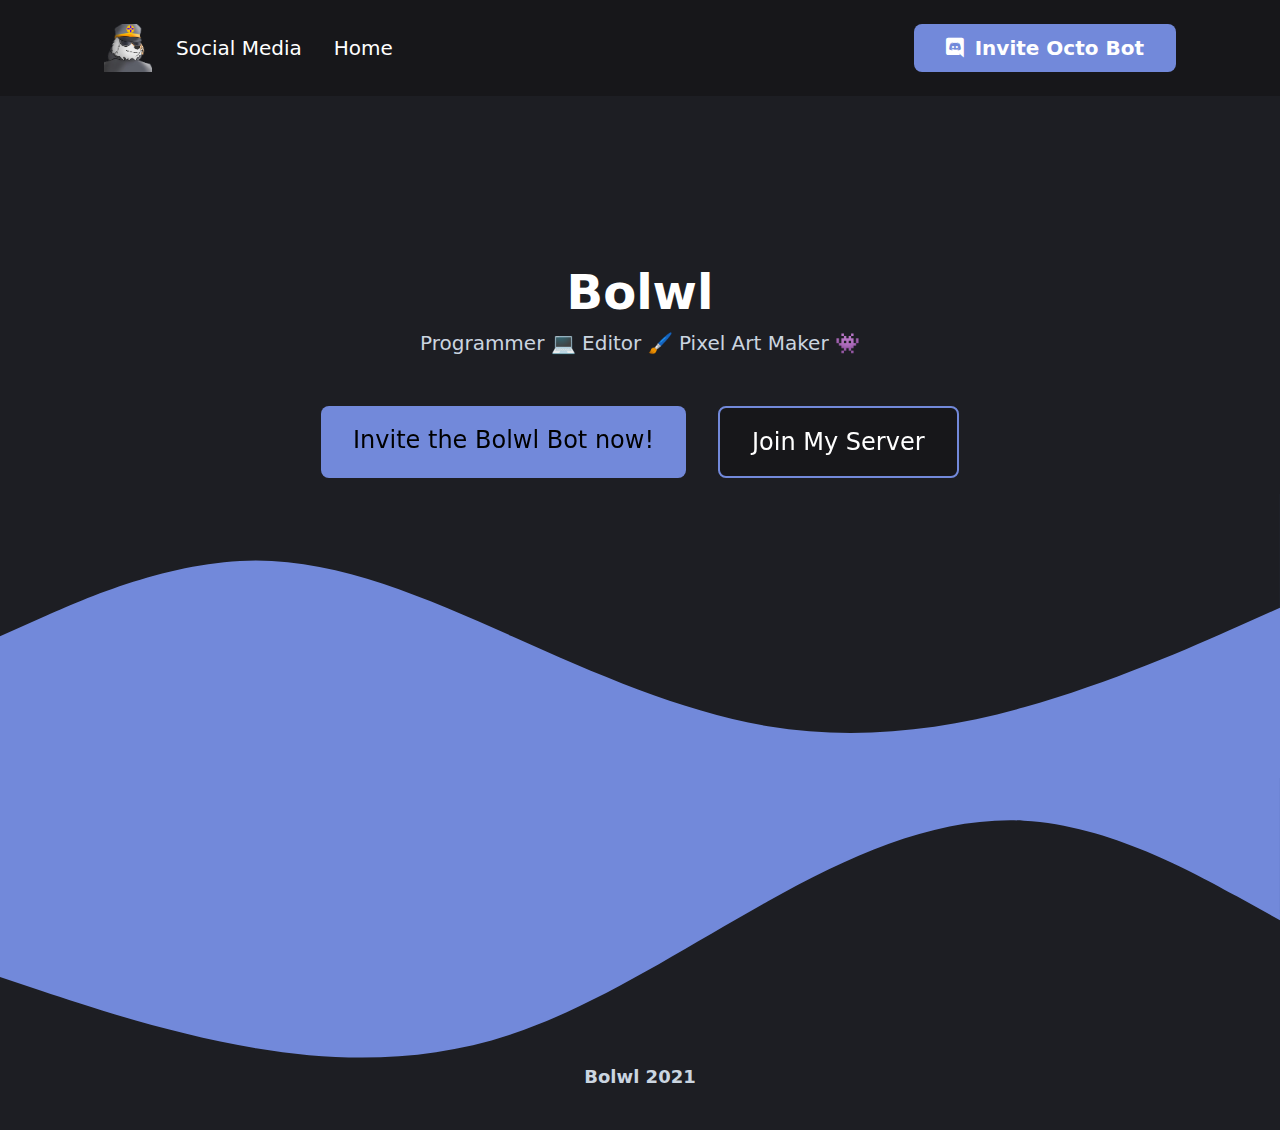
==== index.html @ cf244f4b "Update index.html" ====
<!doctype html>

<html lang="en">

<head>
  <meta charset="utf-8">
  <meta name="viewport" content="width=device-width, initial-scale=1.0">
  <link rel="icon" href="images/bolwlnobg.png" type="image/png" sizes="16x16">

  <!-- Montserrat Google Font -->
  <link href="https://fonts.googleapis.com/css2?family=Montserrat:wght@900&display=swap" rel="stylesheet">

  <!-- Changes this to your bot's name -->
  <title>Bolwl</title>

  <!-- Change the content attribute's value to your bot's description -->
  <meta name="description" content="Website of Bolwl">

  <!-- Change the content attribute's value to your name -->
  <meta name="author" content="Bolwl">

  <link rel="stylesheet" href="styles/theTrendingStyle.css">
  <link rel="stylesheet" href="styles/index.css">
  <link rel="stylesheet" href="styles/css/all.css" />

</head>

<body class="bg-shinyGray overflow-x-hidden">
  <nav id="navigationBar" class="flex flex-row items-center justify-between p-6 bg-sweetBlack">
    <div class="left flex flex-row items-center ml-10 md:ml-20 text-white">
      <img src="images/bolwlnobg.png" width="48px" height="48px" class="mr-2 hidden md:inline pointer-events-none noselect" />
      <a href="social" class="mx-4 text-xl hover:text-blurple">Social Media</a>
      <a href="" class="mx-4 text-xl hover:text-blurple">Home</a>
    </div>
    <div class="right mr-10 md:mr-20">
      <a href="https://octobot.ml" target="_blank" class="px-8 py-3 whitespace-no-wrap bg-blurple text-white rounded-lg text-xl font-semibold hover:bg-beautyPurple"><i class="fab fa-discord mr-1"></i> Invite Octo Bot</a>
    </div>
  </nav>
  <div id="container" class="flex flex-col items-center justify-center">
    <div class="flex flex-col items-center justify-center pt-40 text-center">
      <span class="text-2xl md:text-5xl font-semibold text-white">Bolwl</span>
      <span class="text-gray-400 text-lg md:text-xl max-w-xl font-light">Programmer 💻 Editor 🖌️ Pixel Art Maker 👾</span>
      <div class="flex flex-col md:flex-row mt-8">
        <a href="https://discord.com/api/oauth2/authorize?client_id=834029515138793492&permissions=8&scope=bot" target="_blank" class="text-2xl hvr-grow bg-blurple p-4 md:px-8 mx-4 my-4 rounded-lg">Invite the Bolwl Bot now!</a>
        <a href="./discord" target="_blank" class="text-2xl hvr-grow text-white bg-sweetBlack p-4 md:px-8 mx-4 my-4 rounded-lg border-blurple border-2">Join My Server</a>
      </div>
    </div>
    <svg class="bg-blurple" xmlns="http://www.w3.org/2000/svg" viewBox="0 0 1440 320"><path fill="#1D1E23" fill-opacity="1" d="M0,160L48,138.7C96,117,192,75,288,74.7C384,75,480,117,576,160C672,203,768,245,864,261.3C960,277,1056,267,1152,240C1248,213,1344,171,1392,149.3L1440,128L1440,0L1392,0C1344,0,1248,0,1152,0C1056,0,960,0,864,0C768,0,672,0,576,0C480,0,384,0,288,0C192,0,96,0,48,0L0,0Z"></path></svg>
    <div class="flex flex-col md:flex-row items-center justify-center w-full bg-blurple">
      
    </div>
    <svg xmlns="http://www.w3.org/2000/svg" viewBox="0 0 1440 320"><path fill="#7289DA" fill-opacity="1" d="M0,224L48,240C96,256,192,288,288,304C384,320,480,320,576,288C672,256,768,192,864,138.7C960,85,1056,43,1152,48C1248,53,1344,107,1392,133.3L1440,160L1440,0L1392,0C1344,0,1248,0,1152,0C1056,0,960,0,864,0C768,0,672,0,576,0C480,0,384,0,288,0C192,0,96,0,48,0L0,0Z"></path></svg>
    <div class="flex flex-row items-center justify-center mb-10">
      <!--span class="text-lg text-gray-400 font-semibold">Copyright © Bolwl 2021</span-->
      <span class="text-lg text-gray-400 font-semibold">Bolwl 2021</span>
    </div>
  </div>

</body>

</html>
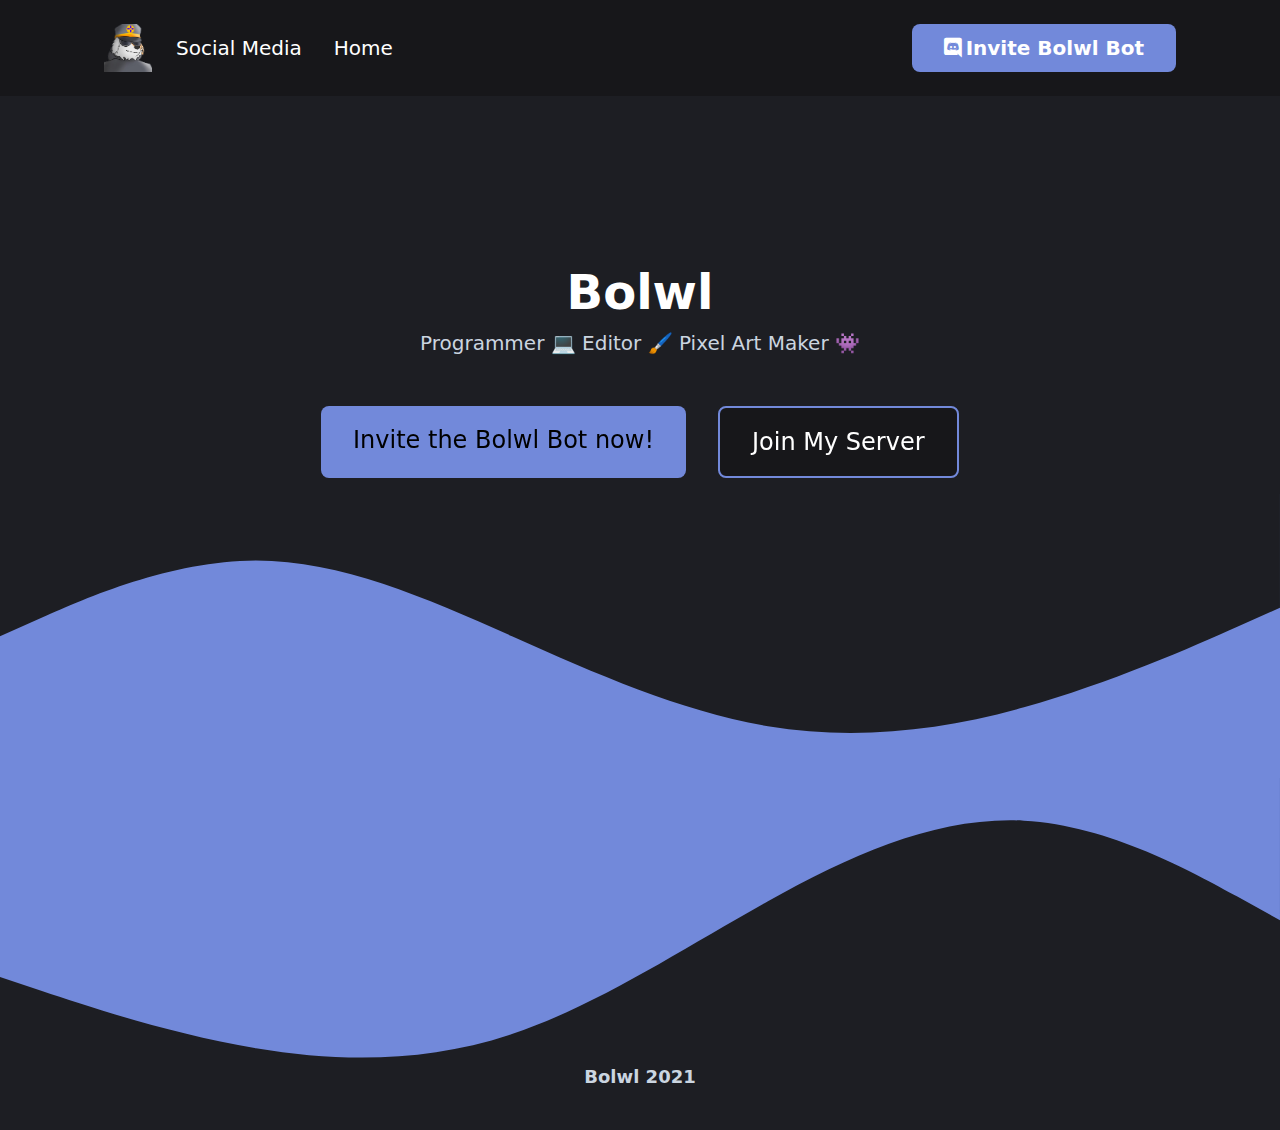
==== commit 2b9ba968: "Update index.html" ====
--- a/index.html
+++ b/index.html
@@ -33,7 +33,7 @@
       <a href="" class="mx-4 text-xl hover:text-blurple">Home</a>
     </div>
     <div class="right mr-10 md:mr-20">
-      <a href="https://octobot.ml" target="_blank" class="px-8 py-3 whitespace-no-wrap bg-blurple text-white rounded-lg text-xl font-semibold hover:bg-beautyPurple"><i class="fab fa-discord mr-1"></i> Invite Octo Bot</a>
+      <a href="./bolwlbot" target="_blank" class="px-8 py-3 whitespace-no-wrap bg-blurple text-white rounded-lg text-xl font-semibold hover:bg-beautyPurple"><i class="fab fa-discord mr-1"></i>Invite Bolwl Bot</a>
     </div>
   </nav>
   <div id="container" class="flex flex-col items-center justify-center">
@@ -41,7 +41,7 @@
       <span class="text-2xl md:text-5xl font-semibold text-white">Bolwl</span>
       <span class="text-gray-400 text-lg md:text-xl max-w-xl font-light">Programmer 💻 Editor 🖌️ Pixel Art Maker 👾</span>
       <div class="flex flex-col md:flex-row mt-8">
-        <a href="https://discord.com/api/oauth2/authorize?client_id=834029515138793492&permissions=8&scope=bot" target="_blank" class="text-2xl hvr-grow bg-blurple p-4 md:px-8 mx-4 my-4 rounded-lg">Invite the Bolwl Bot now!</a>
+        <a href="./bolwlbot" target="_blank" class="text-2xl hvr-grow bg-blurple p-4 md:px-8 mx-4 my-4 rounded-lg">Invite the Bolwl Bot now!</a>
         <a href="./discord" target="_blank" class="text-2xl hvr-grow text-white bg-sweetBlack p-4 md:px-8 mx-4 my-4 rounded-lg border-blurple border-2">Join My Server</a>
       </div>
     </div>
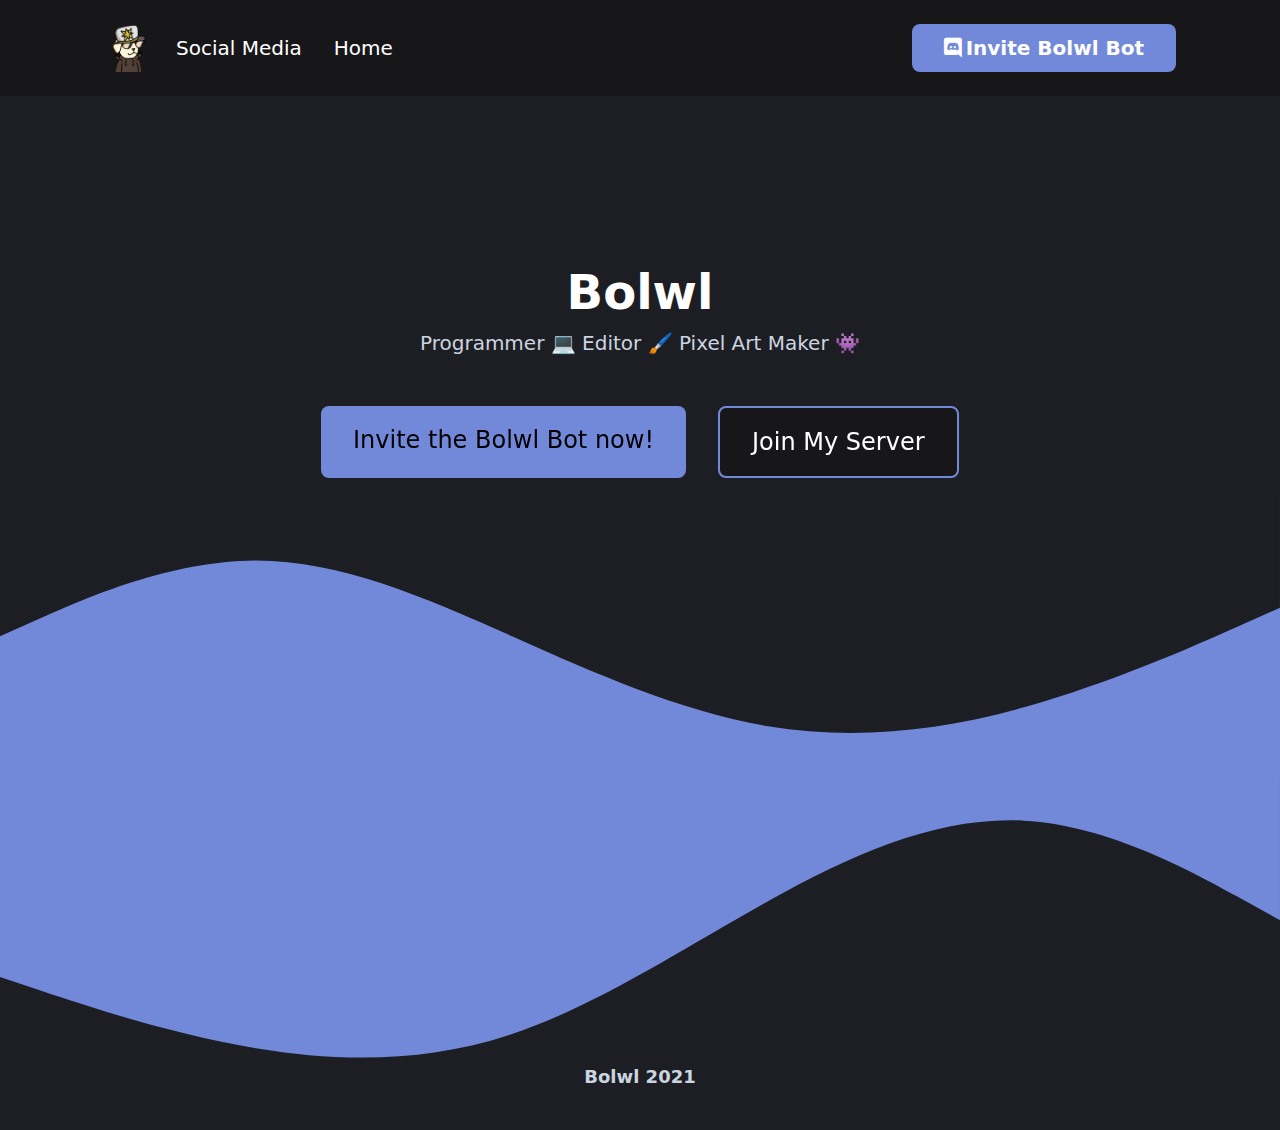
==== commit 224e5865: "Update index.html" ====
--- a/index.html
+++ b/index.html
@@ -5,7 +5,7 @@
 <head>
   <meta charset="utf-8">
   <meta name="viewport" content="width=device-width, initial-scale=1.0">
-  <link rel="icon" href="images/bolwlnobg.png" type="image/png" sizes="16x16">
+  <link rel="icon" href="images/nftbolwlnobg.png" type="image/png" sizes="16x16">
 
   <!-- Montserrat Google Font -->
   <link href="https://fonts.googleapis.com/css2?family=Montserrat:wght@900&display=swap" rel="stylesheet">
@@ -28,7 +28,7 @@
 <body class="bg-shinyGray overflow-x-hidden">
   <nav id="navigationBar" class="flex flex-row items-center justify-between p-6 bg-sweetBlack">
     <div class="left flex flex-row items-center ml-10 md:ml-20 text-white">
-      <img src="images/bolwlnobg.png" width="48px" height="48px" class="mr-2 hidden md:inline pointer-events-none noselect" />
+      <img src="images/nftbolwlnobg.png" width="48px" height="48px" class="mr-2 hidden md:inline pointer-events-none noselect" />
       <a href="social" class="mx-4 text-xl hover:text-blurple">Social Media</a>
       <a href="" class="mx-4 text-xl hover:text-blurple">Home</a>
     </div>
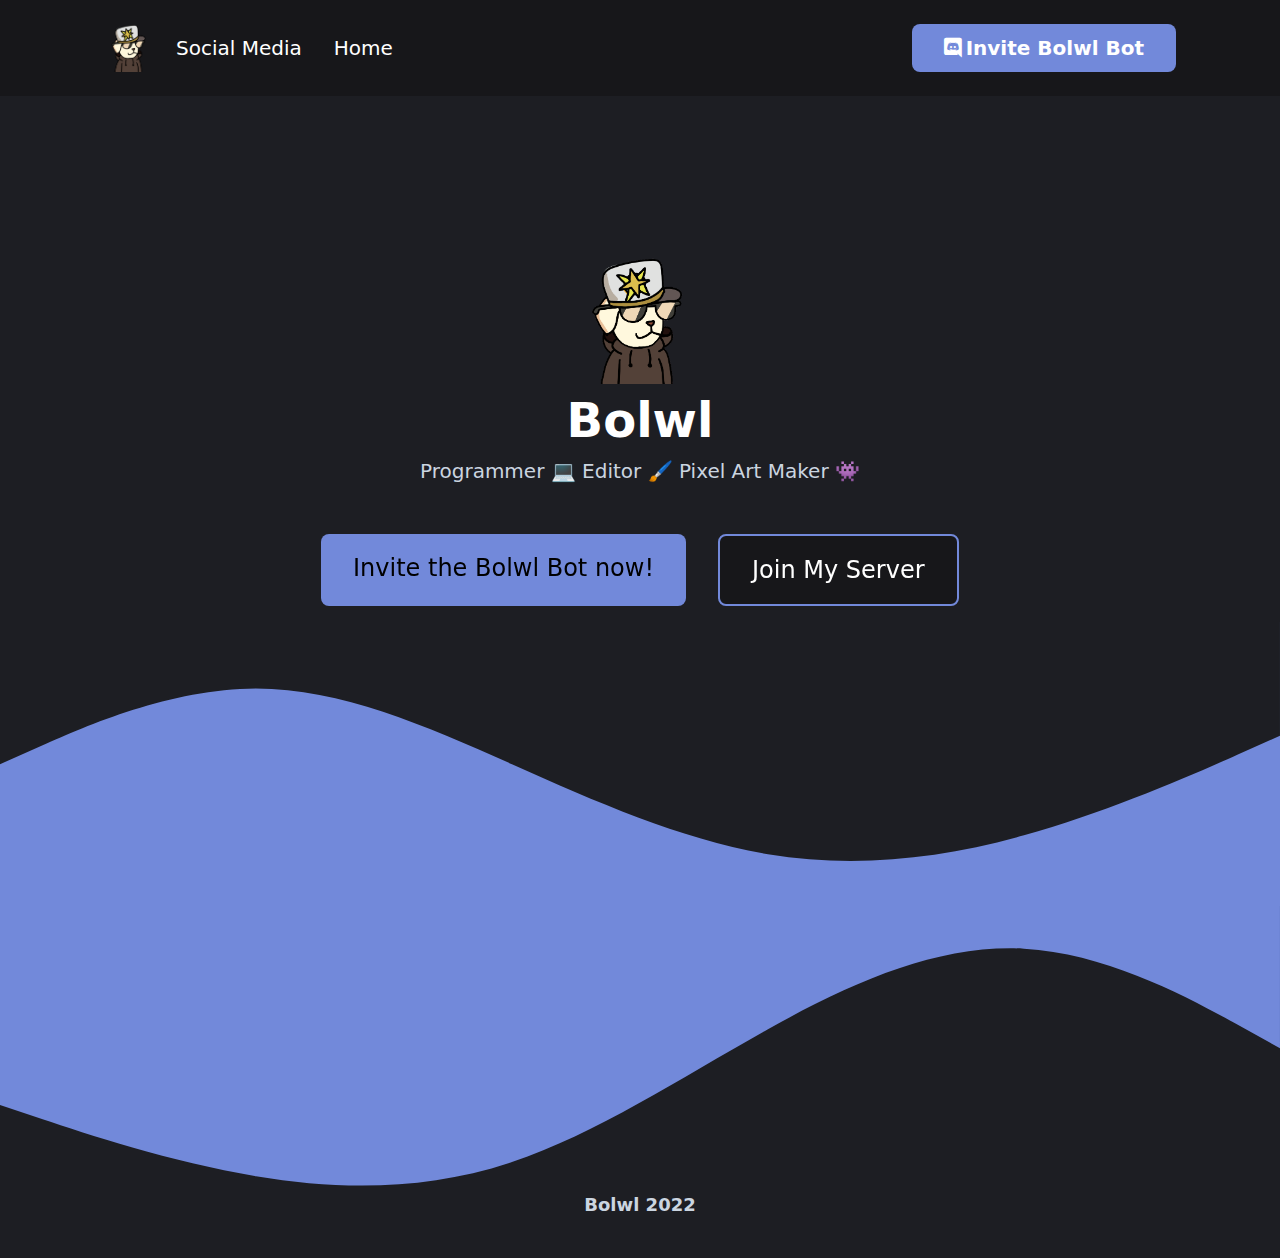
==== commit afc578cd: "Update index.html" ====
--- a/index.html
+++ b/index.html
@@ -38,6 +38,7 @@
   </nav>
   <div id="container" class="flex flex-col items-center justify-center">
     <div class="flex flex-col items-center justify-center pt-40 text-center">
+      <span class="text-2xl md:text-5xl font-semibold text-white"><img src="images/nftbolwlnobg.png" width="128px" height="128px" class="mr-2 hidden md:inline pointer-events-none noselect" /></span>
       <span class="text-2xl md:text-5xl font-semibold text-white">Bolwl</span>
       <span class="text-gray-400 text-lg md:text-xl max-w-xl font-light">Programmer 💻 Editor 🖌️ Pixel Art Maker 👾</span>
       <div class="flex flex-col md:flex-row mt-8">
@@ -51,8 +52,8 @@
     </div>
     <svg xmlns="http://www.w3.org/2000/svg" viewBox="0 0 1440 320"><path fill="#7289DA" fill-opacity="1" d="M0,224L48,240C96,256,192,288,288,304C384,320,480,320,576,288C672,256,768,192,864,138.7C960,85,1056,43,1152,48C1248,53,1344,107,1392,133.3L1440,160L1440,0L1392,0C1344,0,1248,0,1152,0C1056,0,960,0,864,0C768,0,672,0,576,0C480,0,384,0,288,0C192,0,96,0,48,0L0,0Z"></path></svg>
     <div class="flex flex-row items-center justify-center mb-10">
-      <!--span class="text-lg text-gray-400 font-semibold">Copyright © Bolwl 2021</span-->
-      <span class="text-lg text-gray-400 font-semibold">Bolwl 2021</span>
+      <!--span class="text-lg text-gray-400 font-semibold">Copyright © Bolwl 2022</span-->
+      <span class="text-lg text-gray-400 font-semibold">Bolwl 2022</span>
     </div>
   </div>
 
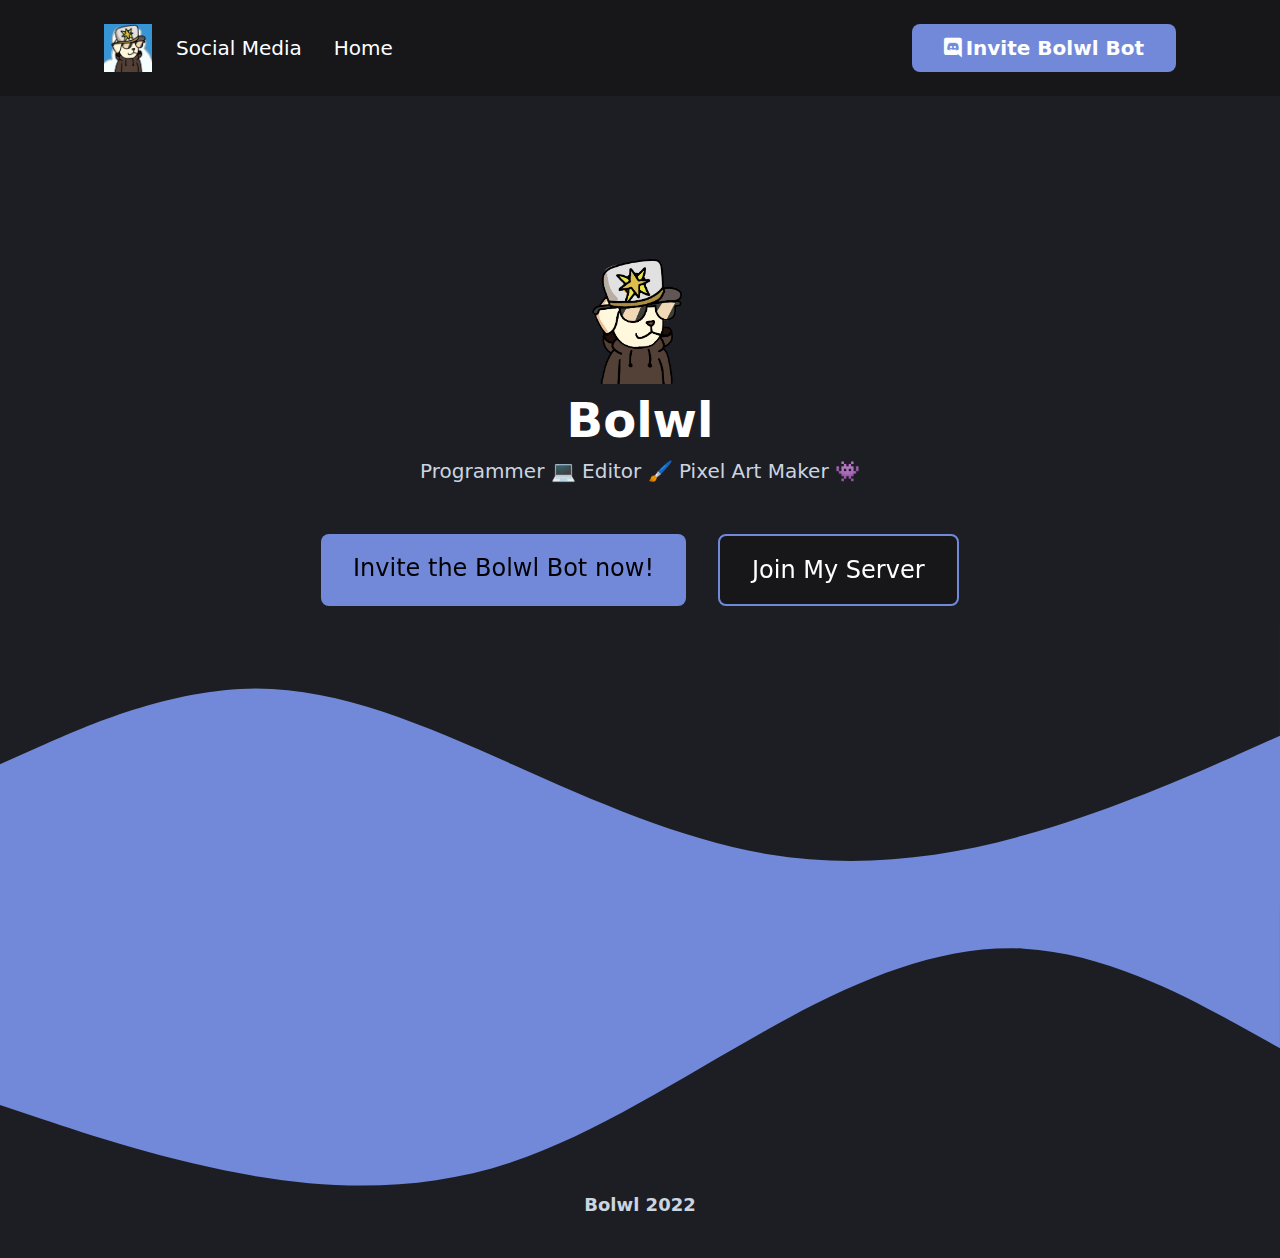
==== commit 2890869b: "Update index.html" ====
--- a/index.html
+++ b/index.html
@@ -5,7 +5,7 @@
 <head>
   <meta charset="utf-8">
   <meta name="viewport" content="width=device-width, initial-scale=1.0">
-  <link rel="icon" href="images/nftbolwlnobg.png" type="image/png" sizes="16x16">
+  <link rel="icon" href="images/nftbolwl.png" type="image/png" sizes="16x16">
 
   <!-- Montserrat Google Font -->
   <link href="https://fonts.googleapis.com/css2?family=Montserrat:wght@900&display=swap" rel="stylesheet">
@@ -28,7 +28,7 @@
 <body class="bg-shinyGray overflow-x-hidden">
   <nav id="navigationBar" class="flex flex-row items-center justify-between p-6 bg-sweetBlack">
     <div class="left flex flex-row items-center ml-10 md:ml-20 text-white">
-      <img src="images/nftbolwlnobg.png" width="48px" height="48px" class="mr-2 hidden md:inline pointer-events-none noselect" />
+      <img src="images/nftbolwl.png" width="48px" height="48px" class="mr-2 hidden md:inline pointer-events-none noselect" />
       <a href="social" class="mx-4 text-xl hover:text-blurple">Social Media</a>
       <a href="" class="mx-4 text-xl hover:text-blurple">Home</a>
     </div>
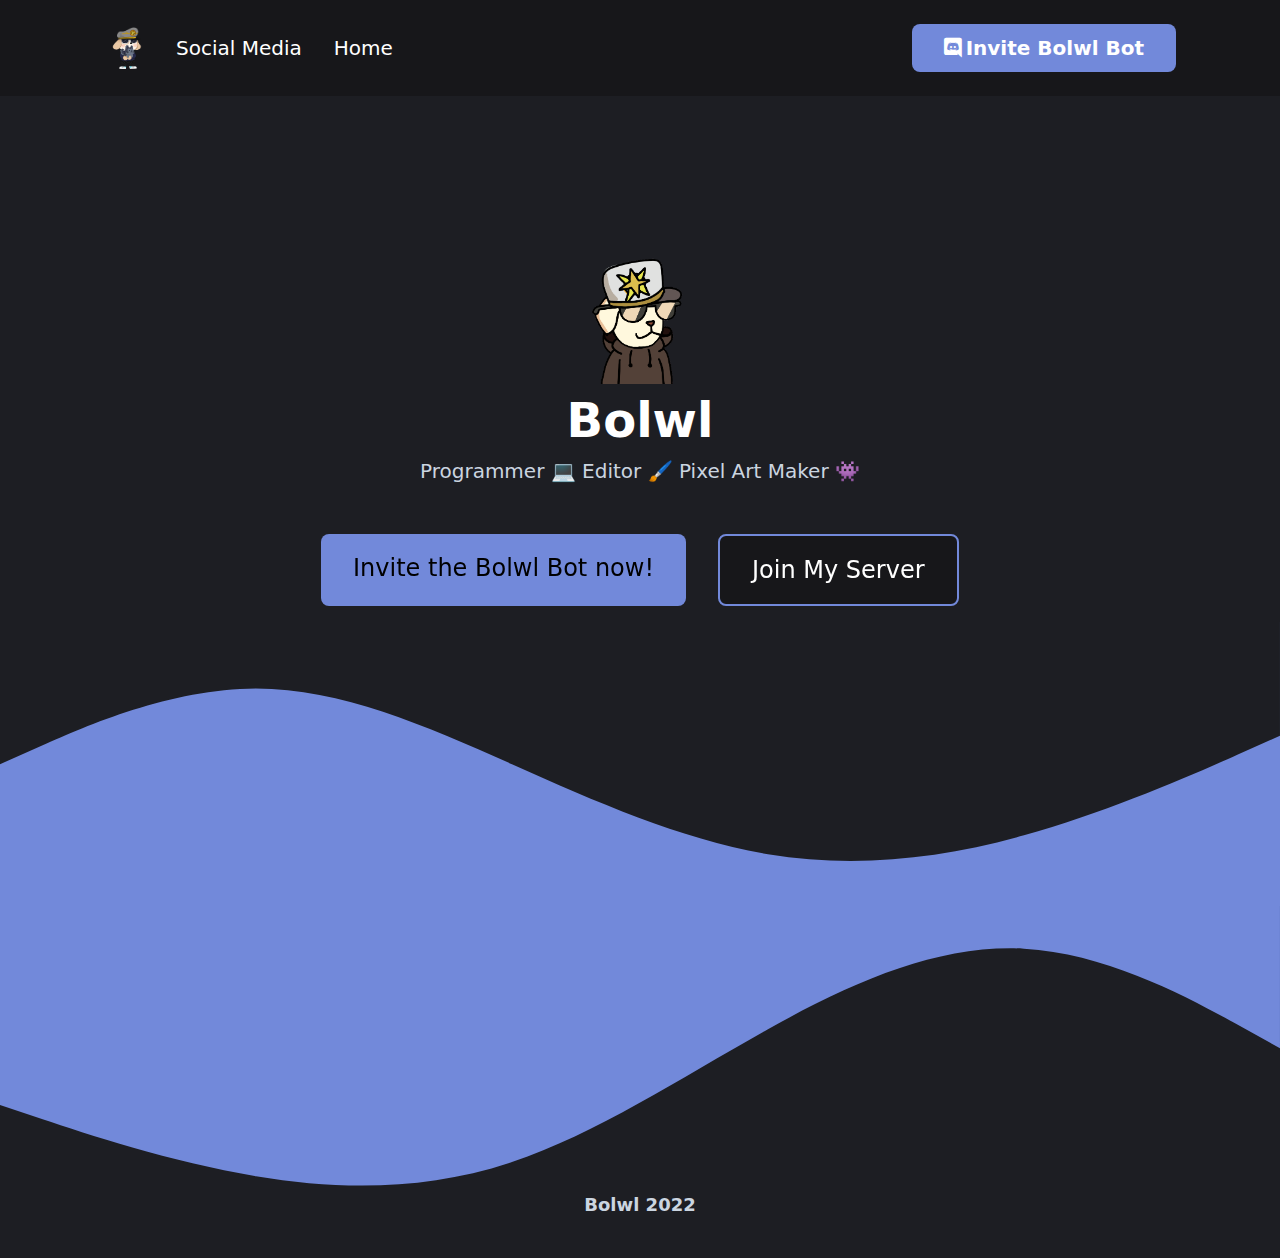
==== commit 5dd62341: "Update index.html" ====
--- a/index.html
+++ b/index.html
@@ -5,7 +5,7 @@
 <head>
   <meta charset="utf-8">
   <meta name="viewport" content="width=device-width, initial-scale=1.0">
-  <link rel="icon" href="images/nftbolwl.png" type="image/png" sizes="16x16">
+  <link rel="icon" href="images/cutebolwlnobg.png" type="image/png" sizes="16x16">
 
   <!-- Montserrat Google Font -->
   <link href="https://fonts.googleapis.com/css2?family=Montserrat:wght@900&display=swap" rel="stylesheet">
@@ -28,7 +28,7 @@
 <body class="bg-shinyGray overflow-x-hidden">
   <nav id="navigationBar" class="flex flex-row items-center justify-between p-6 bg-sweetBlack">
     <div class="left flex flex-row items-center ml-10 md:ml-20 text-white">
-      <img src="images/nftbolwl.png" width="48px" height="48px" class="mr-2 hidden md:inline pointer-events-none noselect" />
+      <img src="images/cutebolwlnobg.png" width="48px" height="48px" class="mr-2 hidden md:inline pointer-events-none noselect" />
       <a href="social" class="mx-4 text-xl hover:text-blurple">Social Media</a>
       <a href="" class="mx-4 text-xl hover:text-blurple">Home</a>
     </div>
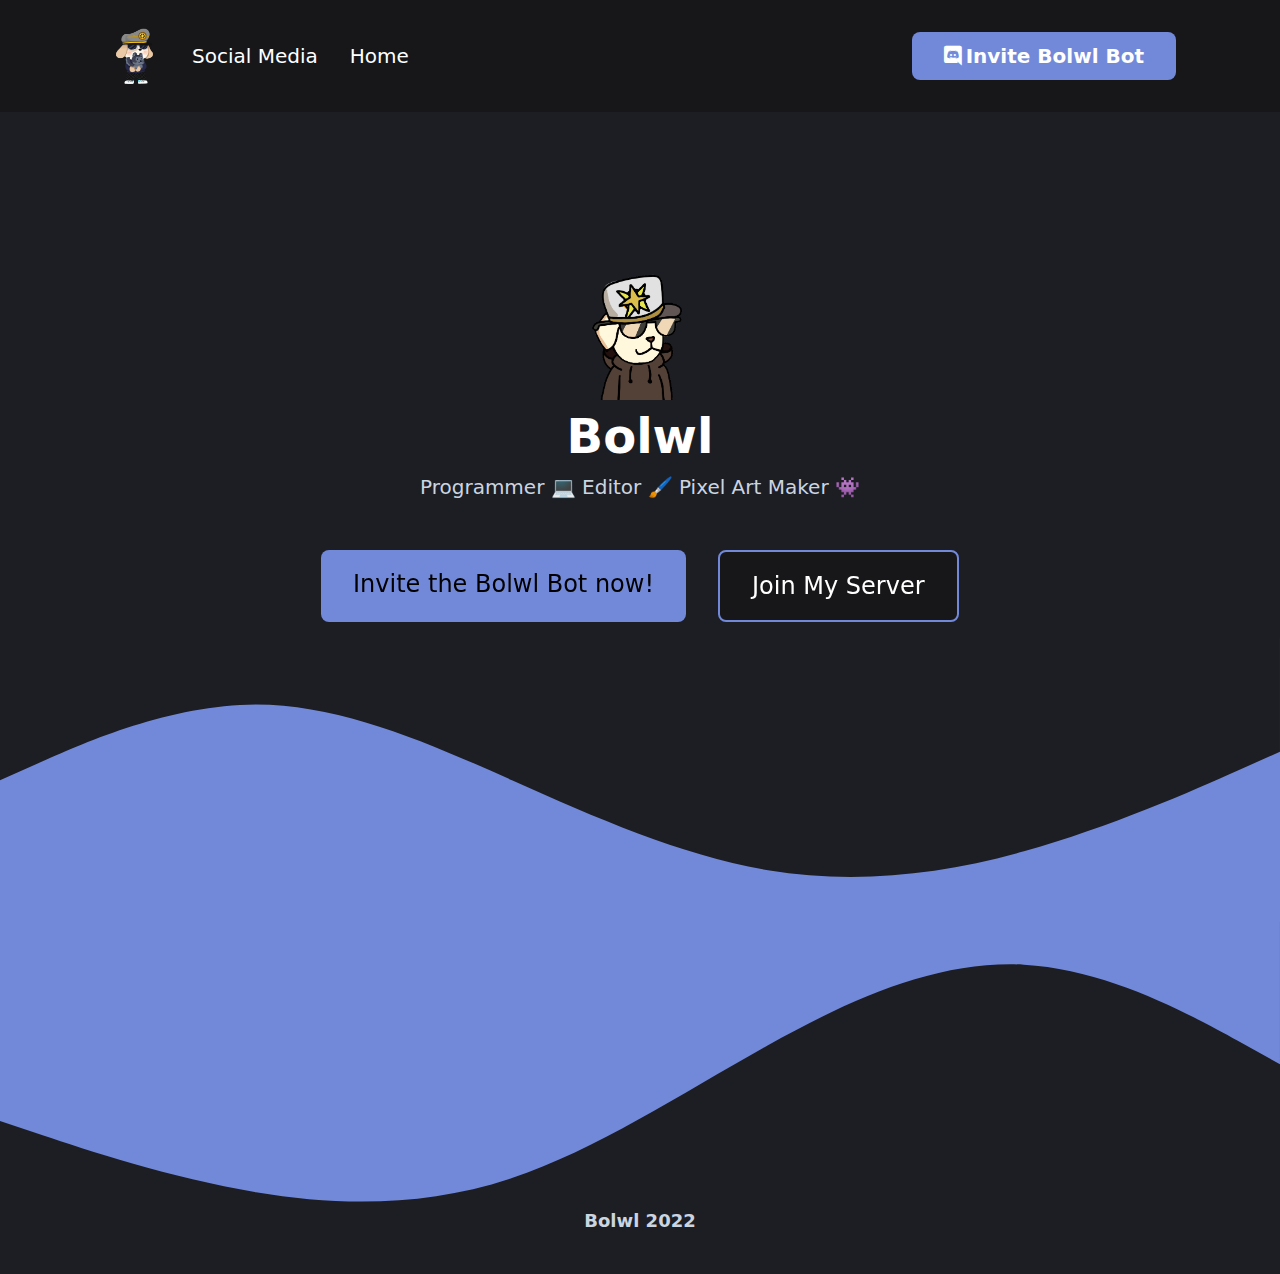
==== commit 34256964: "Update index.html" ====
--- a/index.html
+++ b/index.html
@@ -28,7 +28,7 @@
 <body class="bg-shinyGray overflow-x-hidden">
   <nav id="navigationBar" class="flex flex-row items-center justify-between p-6 bg-sweetBlack">
     <div class="left flex flex-row items-center ml-10 md:ml-20 text-white">
-      <img src="images/cutebolwlnobg.png" width="48px" height="48px" class="mr-2 hidden md:inline pointer-events-none noselect" />
+      <img src="images/cutebolwlnobg.png" width="64px" height="64px" class="mr-2 hidden md:inline pointer-events-none noselect" />
       <a href="social" class="mx-4 text-xl hover:text-blurple">Social Media</a>
       <a href="" class="mx-4 text-xl hover:text-blurple">Home</a>
     </div>
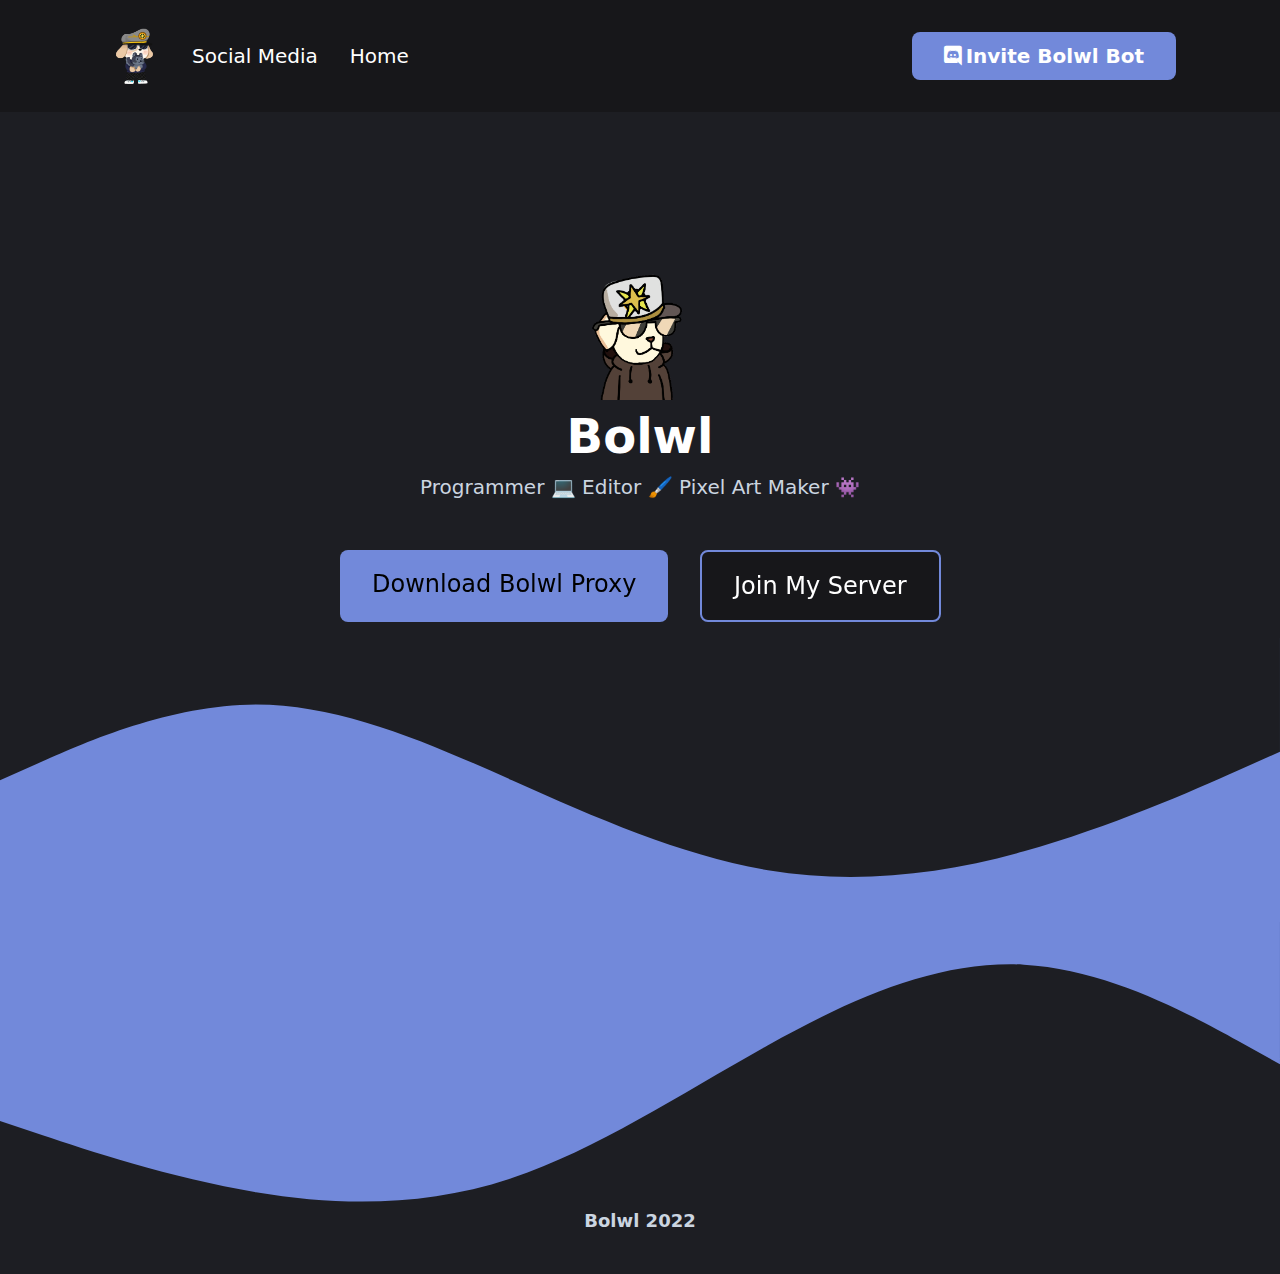
==== commit b8381ee2: "Update index.html" ====
--- a/index.html
+++ b/index.html
@@ -42,7 +42,7 @@
       <span class="text-2xl md:text-5xl font-semibold text-white">Bolwl</span>
       <span class="text-gray-400 text-lg md:text-xl max-w-xl font-light">Programmer 💻 Editor 🖌️ Pixel Art Maker 👾</span>
       <div class="flex flex-col md:flex-row mt-8">
-        <a href="./bolwlbot" target="_blank" class="text-2xl hvr-grow bg-blurple p-4 md:px-8 mx-4 my-4 rounded-lg">Invite the Bolwl Bot now!</a>
+        <a href="./proxy" target="_blank" class="text-2xl hvr-grow bg-blurple p-4 md:px-8 mx-4 my-4 rounded-lg">Download Bolwl Proxy</a>
         <a href="./discord" target="_blank" class="text-2xl hvr-grow text-white bg-sweetBlack p-4 md:px-8 mx-4 my-4 rounded-lg border-blurple border-2">Join My Server</a>
       </div>
     </div>
